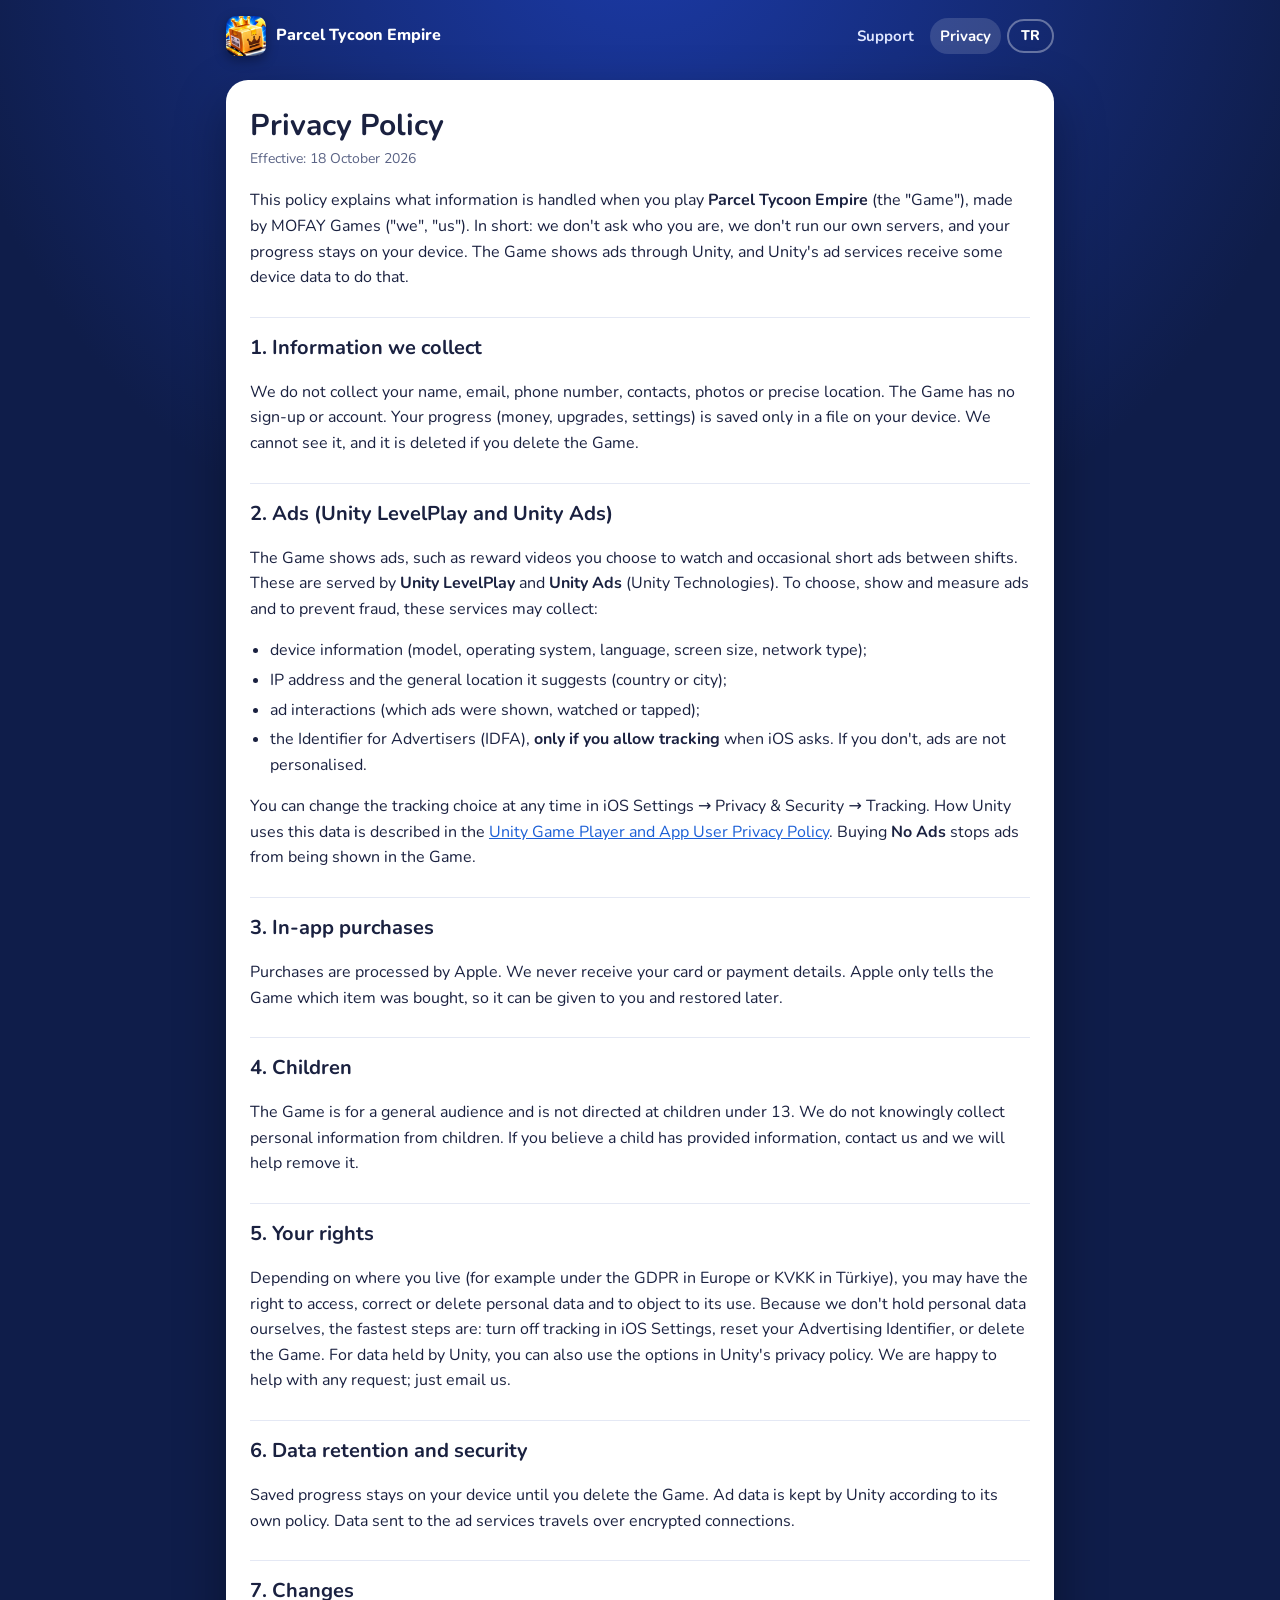
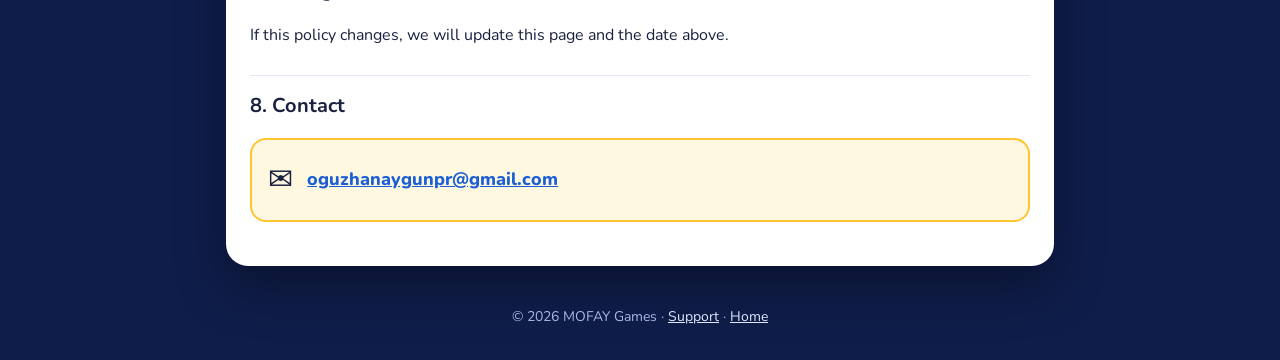
==== privacy.html @ f926a836 "Parcel Tycoon Empire site: home, support, privacy policy (EN/TR)" ====
<!doctype html>
<html lang="en">
<head>
<meta charset="utf-8">
<meta name="viewport" content="width=device-width, initial-scale=1">
<title>Privacy Policy · Parcel Tycoon Empire</title>
<meta name="description" content="Privacy Policy for Parcel Tycoon Empire by MOFAY Games.">
<link rel="icon" href="img/favicon.png">
<link rel="apple-touch-icon" href="img/icon.png">
<link rel="preconnect" href="https://fonts.googleapis.com">
<link rel="preconnect" href="https://fonts.gstatic.com" crossorigin>
<link href="https://fonts.googleapis.com/css2?family=Nunito:wght@400;700;800;900&display=swap" rel="stylesheet">
<link rel="stylesheet" href="style.css">
<script src="lang.js"></script>
</head>
<body>
<div class="wrap">
  <header class="top">
    <a class="brand" href="./"><img src="img/icon.png" alt=""><span>Parcel Tycoon Empire</span></a>
    <nav class="nav">
      <a href="support.html"><span data-l="en">Support</span><span data-l="tr">Destek</span></a>
      <a class="on" href="privacy.html"><span data-l="en">Privacy</span><span data-l="tr">Gizlilik</span></a>
      <button class="lang" type="button" aria-label="Language / Dil"><span data-l="en">TR</span><span data-l="tr">EN</span></button>
    </nav>
  </header>

  <main class="doc">
    <div data-l="en">
      <h1>Privacy Policy</h1>
      <p class="date">Effective: 18 October 2026</p>
      <p>This policy explains what information is handled when you play <b>Parcel Tycoon Empire</b> (the "Game"), made by MOFAY Games ("we", "us"). In short: we don't ask who you are, we don't run our own servers, and your progress stays on your device. The Game shows ads through Unity, and Unity's ad services receive some device data to do that.</p>

      <h2>1. Information we collect</h2>
      <p>We do not collect your name, email, phone number, contacts, photos or precise location. The Game has no sign-up or account. Your progress (money, upgrades, settings) is saved only in a file on your device. We cannot see it, and it is deleted if you delete the Game.</p>

      <h2>2. Ads (Unity LevelPlay and Unity Ads)</h2>
      <p>The Game shows ads, such as reward videos you choose to watch and occasional short ads between shifts. These are served by <b>Unity LevelPlay</b> and <b>Unity Ads</b> (Unity Technologies). To choose, show and measure ads and to prevent fraud, these services may collect:</p>
      <ul>
        <li>device information (model, operating system, language, screen size, network type);</li>
        <li>IP address and the general location it suggests (country or city);</li>
        <li>ad interactions (which ads were shown, watched or tapped);</li>
        <li>the Identifier for Advertisers (IDFA), <b>only if you allow tracking</b> when iOS asks. If you don't, ads are not personalised.</li>
      </ul>
      <p>You can change the tracking choice at any time in iOS Settings → Privacy &amp; Security → Tracking. How Unity uses this data is described in the <a href="https://unity.com/legal/game-player-and-app-user-privacy-policy">Unity Game Player and App User Privacy Policy</a>. Buying <b>No Ads</b> stops ads from being shown in the Game.</p>

      <h2>3. In-app purchases</h2>
      <p>Purchases are processed by Apple. We never receive your card or payment details. Apple only tells the Game which item was bought, so it can be given to you and restored later.</p>

      <h2>4. Children</h2>
      <p>The Game is for a general audience and is not directed at children under 13. We do not knowingly collect personal information from children. If you believe a child has provided information, contact us and we will help remove it.</p>

      <h2>5. Your rights</h2>
      <p>Depending on where you live (for example under the GDPR in Europe or KVKK in Türkiye), you may have the right to access, correct or delete personal data and to object to its use. Because we don't hold personal data ourselves, the fastest steps are: turn off tracking in iOS Settings, reset your Advertising Identifier, or delete the Game. For data held by Unity, you can also use the options in Unity's privacy policy. We are happy to help with any request; just email us.</p>

      <h2>6. Data retention and security</h2>
      <p>Saved progress stays on your device until you delete the Game. Ad data is kept by Unity according to its own policy. Data sent to the ad services travels over encrypted connections.</p>

      <h2>7. Changes</h2>
      <p>If this policy changes, we will update this page and the date above.</p>

      <h2>8. Contact</h2>
      <div class="mail"><span class="ico">✉️</span><a href="mailto:oguzhanaygunpr@gmail.com?subject=Privacy">oguzhanaygunpr@gmail.com</a></div>
    </div>

    <div data-l="tr">
      <h1>Gizlilik Politikası</h1>
      <p class="date">Yürürlük tarihi: 18 Ekim 2026</p>
      <p>Bu politika, MOFAY Games'in ("biz") geliştirdiği <b>Kargo İmparatorluğu: Tycoon / Parcel Tycoon Empire</b> ("Oyun") oynanırken hangi bilgilerin işlendiğini açıklar. Kısaca: kim olduğunu sormayız, kendi sunucumuz yoktur ve ilerlemen cihazında kalır. Oyun, Unity aracılığıyla reklam gösterir ve Unity'nin reklam hizmetleri bunun için bazı cihaz verilerini alır.</p>

      <h2>1. Topladığımız bilgiler</h2>
      <p>Adını, e-postanı, telefon numaranı, rehberini, fotoğraflarını veya kesin konumunu toplamayız. Oyunda üyelik veya hesap yoktur. İlerlemen (para, geliştirmeler, ayarlar) yalnızca cihazındaki bir dosyada saklanır. Biz bu dosyayı göremeyiz ve Oyun'u silersen o da silinir.</p>

      <h2>2. Reklamlar (Unity LevelPlay ve Unity Ads)</h2>
      <p>Oyun, kendi seçtiğin ödüllü videolar ve vardiyalar arasında ara sıra çıkan kısa reklamlar gösterir. Bunları <b>Unity LevelPlay</b> ve <b>Unity Ads</b> (Unity Technologies) sunar. Reklamları seçmek, göstermek, ölçmek ve dolandırıcılığı önlemek için bu hizmetler şunları toplayabilir:</p>
      <ul>
        <li>cihaz bilgileri (model, işletim sistemi, dil, ekran boyutu, ağ türü);</li>
        <li>IP adresi ve buna göre yaklaşık konum (ülke veya şehir);</li>
        <li>reklam etkileşimleri (hangi reklamın gösterildiği, izlendiği veya dokunulduğu);</li>
        <li>Reklam Tanımlayıcısı (IDFA), <b>yalnızca iOS sorduğunda izlemeye izin verirsen</b>. İzin vermezsen reklamlar kişiselleştirilmez.</li>
      </ul>
      <p>İzleme tercihini istediğin zaman iOS Ayarlar → Gizlilik ve Güvenlik → İzlemek bölümünden değiştirebilirsin. Unity'nin bu verileri nasıl kullandığı <a href="https://unity.com/legal/game-player-and-app-user-privacy-policy">Unity Oyuncu ve Uygulama Kullanıcısı Gizlilik Politikası</a>'nda açıklanır. <b>Reklamları Kaldır</b> satın alınırsa Oyun'da reklam gösterilmez.</p>

      <h2>3. Uygulama içi satın almalar</h2>
      <p>Satın almaları Apple işler. Kart veya ödeme bilgilerin bize hiçbir zaman ulaşmaz. Apple, Oyun'a yalnızca hangi ürünün alındığını bildirir; böylece ürün sana verilir ve sonra geri yüklenebilir.</p>

      <h2>4. Çocuklar</h2>
      <p>Oyun genel kitleye yöneliktir ve 13 yaş altı çocuklara yönelik değildir. Çocuklardan bilerek kişisel bilgi toplamayız. Bir çocuğun bilgi verdiğini düşünüyorsan bize yaz, silinmesine yardım edelim.</p>

      <h2>5. Hakların</h2>
      <p>Yaşadığın yere göre (örneğin Türkiye'de KVKK, Avrupa'da GDPR) kişisel verilerine erişme, düzeltme, silme ve işlenmesine itiraz etme hakların olabilir. Kişisel veriyi kendimiz tutmadığımız için en hızlı yollar şunlardır: iOS Ayarlar'dan izlemeyi kapatmak, Reklam Tanımlayıcını sıfırlamak veya Oyun'u silmek. Unity'nin tuttuğu veriler için Unity'nin gizlilik politikasındaki seçenekleri de kullanabilirsin. Her talebinde yardımcı olmaktan memnuniyet duyarız; bize e-posta göndermen yeterli.</p>

      <h2>6. Saklama ve güvenlik</h2>
      <p>Kayıtlı ilerleme, Oyun'u silene kadar cihazında kalır. Reklam verileri Unity tarafından kendi politikasına göre saklanır. Reklam hizmetlerine giden veriler şifreli bağlantı üzerinden iletilir.</p>

      <h2>7. Değişiklikler</h2>
      <p>Bu politika değişirse bu sayfayı ve yukarıdaki tarihi güncelleriz.</p>

      <h2>8. İletişim</h2>
      <div class="mail"><span class="ico">✉️</span><a href="mailto:oguzhanaygunpr@gmail.com?subject=Gizlilik">oguzhanaygunpr@gmail.com</a></div>
    </div>
  </main>

  <footer>
    © 2026 MOFAY Games ·
    <a href="support.html"><span data-l="en">Support</span><span data-l="tr">Destek</span></a> ·
    <a href="./"><span data-l="en">Home</span><span data-l="tr">Ana sayfa</span></a>
  </footer>
</div>
</body>
</html>
---- style.css ----
:root {
  --bg: #0f1d4a;
  --bg2: #1b3aa8;
  --card: #ffffff;
  --ink: #1a2140;
  --muted: #5a6385;
  --gold: #ffc531;
  --gold-dark: #e09a00;
  --line: #e4e8f4;
}
* { box-sizing: border-box; }
html { -webkit-text-size-adjust: 100%; }
body {
  margin: 0;
  font-family: "Nunito", system-ui, -apple-system, "Segoe UI", sans-serif;
  color: var(--ink);
  background: radial-gradient(circle at 50% -10%, var(--bg2) 0%, var(--bg) 60%) fixed, var(--bg);
  min-height: 100vh;
  line-height: 1.6;
}
a { color: #1b5fd6; }
.wrap { max-width: 860px; margin: 0 auto; padding: 0 16px; }

/* Top bar */
.top { display: flex; align-items: center; justify-content: space-between; padding: 16px 0; gap: 12px; }
.brand { display: flex; align-items: center; gap: 10px; color: #fff; text-decoration: none; font-weight: 800; }
.brand img { width: 40px; height: 40px; border-radius: 10px; box-shadow: 0 4px 12px rgba(0,0,0,.35); }
.nav { display: flex; align-items: center; gap: 6px; flex-wrap: wrap; justify-content: flex-end; }
.nav a { color: #dfe6ff; text-decoration: none; font-weight: 700; font-size: 15px; padding: 6px 10px; border-radius: 999px; }
.nav a:hover, .nav a.on { background: rgba(255,255,255,.14); color: #fff; }
.lang {
  border: 2px solid rgba(255,255,255,.35); background: transparent; color: #fff;
  font: inherit; font-weight: 800; font-size: 14px; padding: 4px 12px; border-radius: 999px; cursor: pointer;
}
.lang:hover { background: rgba(255,255,255,.14); }

/* Hero */
.hero { text-align: center; color: #fff; padding: 12px 0 40px; }
.hero .logo { width: min(560px, 100%); height: auto; filter: drop-shadow(0 10px 24px rgba(0,0,0,.45)); }
.hero p.tag { font-size: 20px; font-weight: 700; margin: 8px auto 24px; max-width: 560px; color: #e8edff; }
.btn {
  display: inline-block; background: linear-gradient(180deg, var(--gold) 0%, var(--gold-dark) 100%);
  color: #3a2400; font-weight: 900; text-decoration: none; padding: 14px 28px; border-radius: 16px;
  box-shadow: 0 5px 0 #a66f00, 0 10px 24px rgba(0,0,0,.35); font-size: 18px;
}
.soon { margin: 14px 0 0; font-size: 14px; color: #b9c5f2; }

/* Feature cards */
.features { display: grid; grid-template-columns: repeat(auto-fit, minmax(240px, 1fr)); gap: 14px; padding-bottom: 40px; }
.feature { background: rgba(255,255,255,.08); border: 1px solid rgba(255,255,255,.14); border-radius: 18px; padding: 18px; color: #fff; }
.feature .ico { font-size: 28px; }
.feature h3 { margin: 6px 0 4px; font-size: 18px; }
.feature p { margin: 0; color: #cdd6fb; font-size: 15px; }

/* Document card */
.doc { background: var(--card); border-radius: 22px; padding: 28px 24px; margin: 8px 0 32px; box-shadow: 0 20px 50px rgba(0,0,0,.35); }
.doc h1 { margin: 0 0 4px; font-size: 30px; line-height: 1.2; }
.doc .date { color: var(--muted); margin: 0 0 18px; font-size: 14px; }
.doc h2 { font-size: 20px; margin: 26px 0 6px; padding-top: 14px; border-top: 1px solid var(--line); }
.doc ul { padding-left: 20px; }
.doc li { margin: 4px 0; }
.mail {
  display: flex; align-items: center; gap: 14px; background: #fff8e1; border: 2px solid var(--gold);
  border-radius: 16px; padding: 16px; margin: 16px 0;
}
.mail .ico { font-size: 30px; }
.mail a { font-weight: 800; font-size: 18px; overflow-wrap: anywhere; }
details { border: 1px solid var(--line); border-radius: 14px; padding: 12px 16px; margin: 10px 0; }
details summary { font-weight: 800; cursor: pointer; }
details p { margin: 8px 0 2px; color: #333b5c; }

footer { color: #aab6e6; text-align: center; font-size: 14px; padding: 8px 0 32px; }
footer a { color: #dfe6ff; }

/* Language switching */
[data-l="tr"] { display: none; }
html[lang="tr"] [data-l="en"] { display: none; }
html[lang="tr"] [data-l="tr"] { display: revert; }

@media (max-width: 520px) {
  .brand span { display: none; }
  .hero p.tag { font-size: 17px; }
  .doc { padding: 22px 16px; }
  .doc h1 { font-size: 25px; }
  .mail { padding: 14px 12px; gap: 10px; }
  .mail a { font-size: 16px; }
}
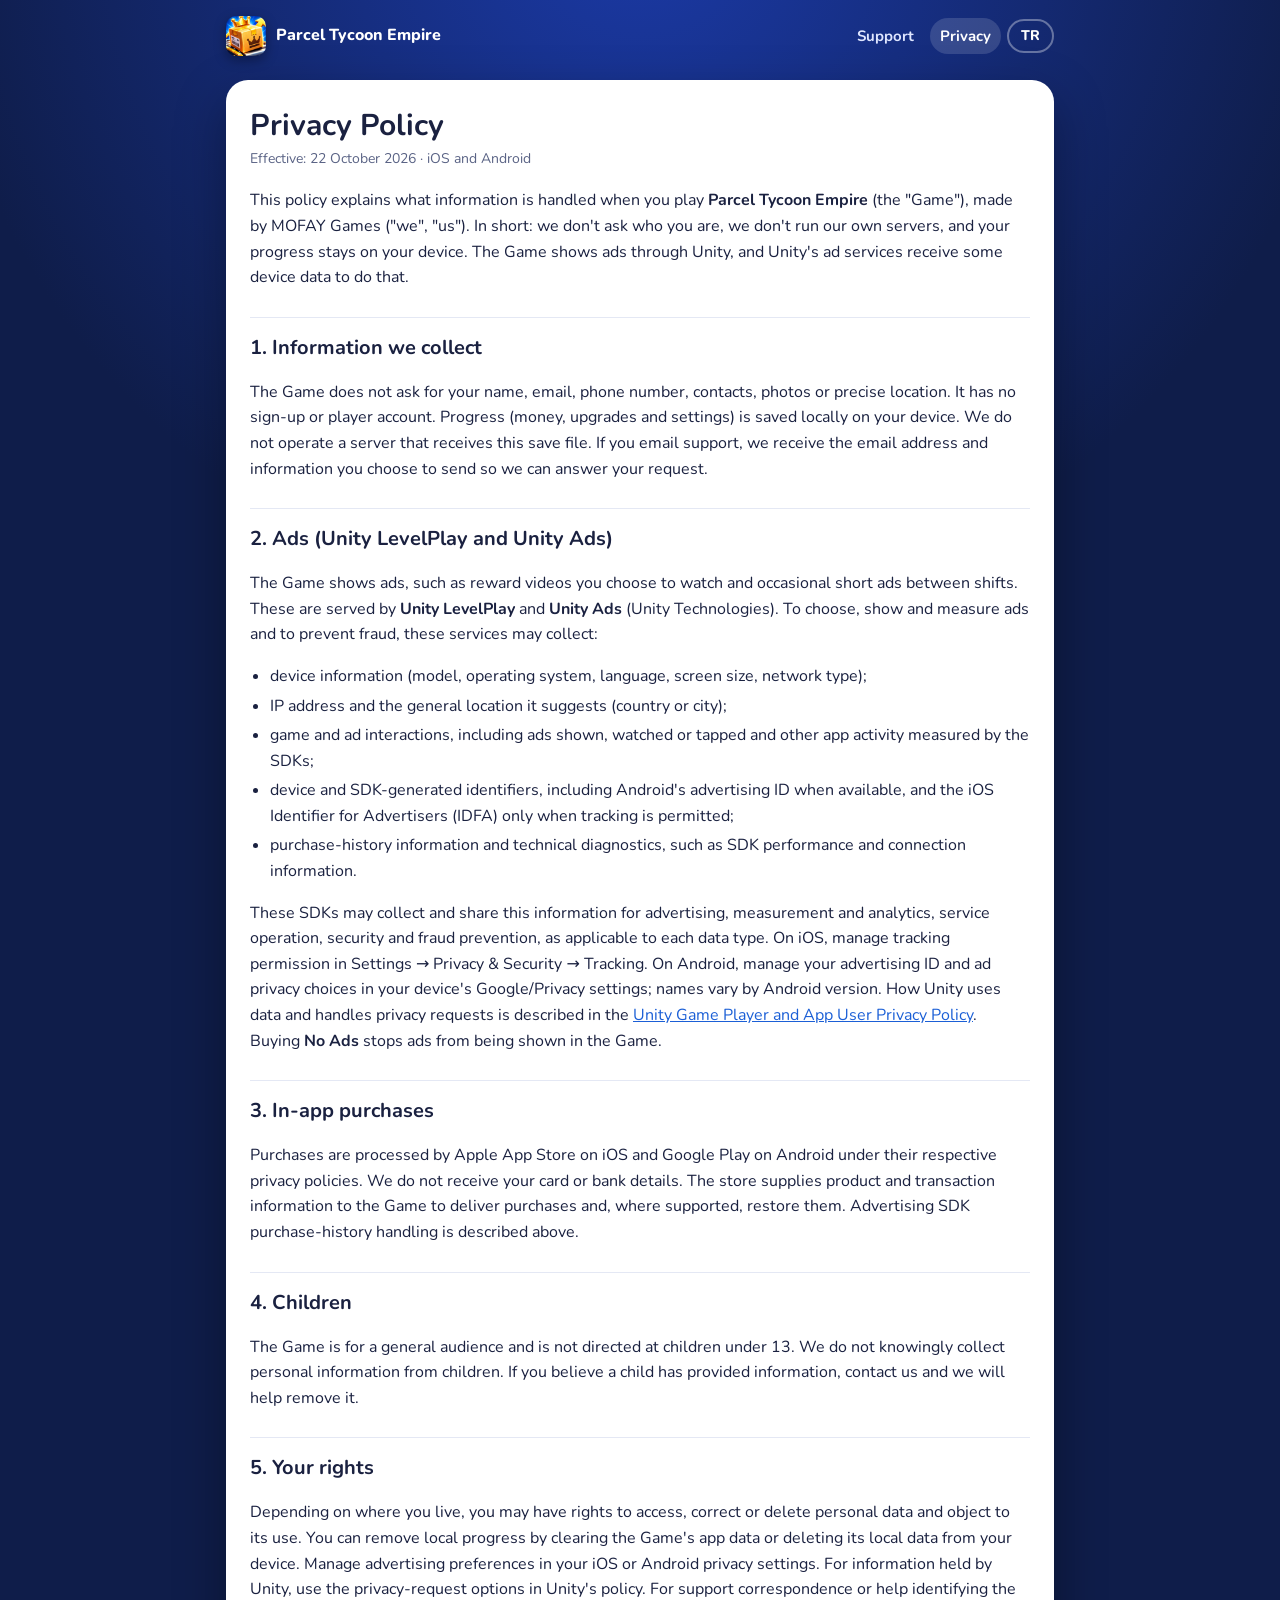
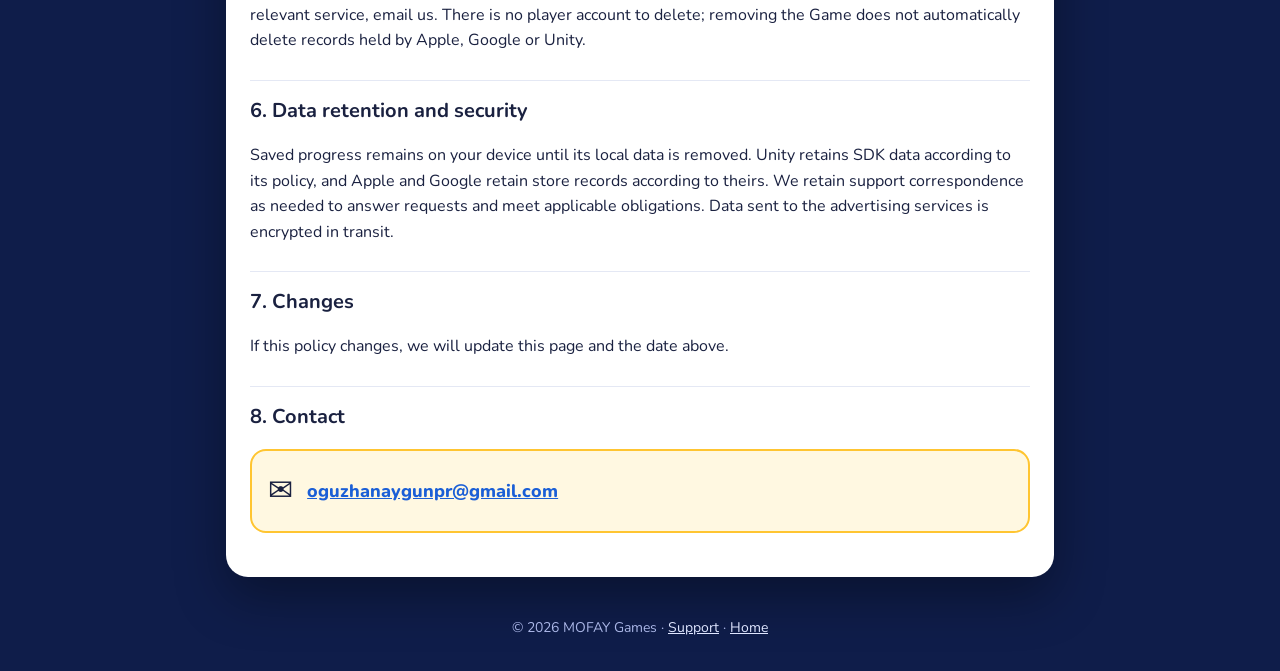
==== commit 95045830: "Clarify Android privacy disclosures and Google Play purchases" ====
--- a/privacy.html
+++ b/privacy.html
@@ -27,33 +27,34 @@
   <main class="doc">
     <div data-l="en">
       <h1>Privacy Policy</h1>
-      <p class="date">Effective: 18 October 2026</p>
+      <p class="date">Effective: 22 October 2026 · iOS and Android</p>
       <p>This policy explains what information is handled when you play <b>Parcel Tycoon Empire</b> (the "Game"), made by MOFAY Games ("we", "us"). In short: we don't ask who you are, we don't run our own servers, and your progress stays on your device. The Game shows ads through Unity, and Unity's ad services receive some device data to do that.</p>
 
       <h2>1. Information we collect</h2>
-      <p>We do not collect your name, email, phone number, contacts, photos or precise location. The Game has no sign-up or account. Your progress (money, upgrades, settings) is saved only in a file on your device. We cannot see it, and it is deleted if you delete the Game.</p>
+      <p>The Game does not ask for your name, email, phone number, contacts, photos or precise location. It has no sign-up or player account. Progress (money, upgrades and settings) is saved locally on your device. We do not operate a server that receives this save file. If you email support, we receive the email address and information you choose to send so we can answer your request.</p>
 
       <h2>2. Ads (Unity LevelPlay and Unity Ads)</h2>
       <p>The Game shows ads, such as reward videos you choose to watch and occasional short ads between shifts. These are served by <b>Unity LevelPlay</b> and <b>Unity Ads</b> (Unity Technologies). To choose, show and measure ads and to prevent fraud, these services may collect:</p>
       <ul>
         <li>device information (model, operating system, language, screen size, network type);</li>
         <li>IP address and the general location it suggests (country or city);</li>
-        <li>ad interactions (which ads were shown, watched or tapped);</li>
-        <li>the Identifier for Advertisers (IDFA), <b>only if you allow tracking</b> when iOS asks. If you don't, ads are not personalised.</li>
+        <li>game and ad interactions, including ads shown, watched or tapped and other app activity measured by the SDKs;</li>
+        <li>device and SDK-generated identifiers, including Android's advertising ID when available, and the iOS Identifier for Advertisers (IDFA) only when tracking is permitted;</li>
+        <li>purchase-history information and technical diagnostics, such as SDK performance and connection information.</li>
       </ul>
-      <p>You can change the tracking choice at any time in iOS Settings → Privacy &amp; Security → Tracking. How Unity uses this data is described in the <a href="https://unity.com/legal/game-player-and-app-user-privacy-policy">Unity Game Player and App User Privacy Policy</a>. Buying <b>No Ads</b> stops ads from being shown in the Game.</p>
+      <p>These SDKs may collect and share this information for advertising, measurement and analytics, service operation, security and fraud prevention, as applicable to each data type. On iOS, manage tracking permission in Settings → Privacy &amp; Security → Tracking. On Android, manage your advertising ID and ad privacy choices in your device's Google/Privacy settings; names vary by Android version. How Unity uses data and handles privacy requests is described in the <a href="https://unity.com/legal/game-player-and-app-user-privacy-policy">Unity Game Player and App User Privacy Policy</a>. Buying <b>No Ads</b> stops ads from being shown in the Game.</p>
 
       <h2>3. In-app purchases</h2>
-      <p>Purchases are processed by Apple. We never receive your card or payment details. Apple only tells the Game which item was bought, so it can be given to you and restored later.</p>
+      <p>Purchases are processed by Apple App Store on iOS and Google Play on Android under their respective privacy policies. We do not receive your card or bank details. The store supplies product and transaction information to the Game to deliver purchases and, where supported, restore them. Advertising SDK purchase-history handling is described above.</p>
 
       <h2>4. Children</h2>
       <p>The Game is for a general audience and is not directed at children under 13. We do not knowingly collect personal information from children. If you believe a child has provided information, contact us and we will help remove it.</p>
 
       <h2>5. Your rights</h2>
-      <p>Depending on where you live (for example under the GDPR in Europe or KVKK in Türkiye), you may have the right to access, correct or delete personal data and to object to its use. Because we don't hold personal data ourselves, the fastest steps are: turn off tracking in iOS Settings, reset your Advertising Identifier, or delete the Game. For data held by Unity, you can also use the options in Unity's privacy policy. We are happy to help with any request; just email us.</p>
+      <p>Depending on where you live, you may have rights to access, correct or delete personal data and object to its use. You can remove local progress by clearing the Game's app data or deleting its local data from your device. Manage advertising preferences in your iOS or Android privacy settings. For information held by Unity, use the privacy-request options in Unity's policy. For support correspondence or help identifying the relevant service, email us. There is no player account to delete; removing the Game does not automatically delete records held by Apple, Google or Unity.</p>
 
       <h2>6. Data retention and security</h2>
-      <p>Saved progress stays on your device until you delete the Game. Ad data is kept by Unity according to its own policy. Data sent to the ad services travels over encrypted connections.</p>
+      <p>Saved progress remains on your device until its local data is removed. Unity retains SDK data according to its policy, and Apple and Google retain store records according to theirs. We retain support correspondence as needed to answer requests and meet applicable obligations. Data sent to the advertising services is encrypted in transit.</p>
 
       <h2>7. Changes</h2>
       <p>If this policy changes, we will update this page and the date above.</p>
@@ -64,33 +65,34 @@
 
     <div data-l="tr">
       <h1>Gizlilik Politikası</h1>
-      <p class="date">Yürürlük tarihi: 18 Ekim 2026</p>
+      <p class="date">Yürürlük tarihi: 22 Ekim 2026 · iOS ve Android</p>
       <p>Bu politika, MOFAY Games'in ("biz") geliştirdiği <b>Kargo İmparatorluğu: Tycoon / Parcel Tycoon Empire</b> ("Oyun") oynanırken hangi bilgilerin işlendiğini açıklar. Kısaca: kim olduğunu sormayız, kendi sunucumuz yoktur ve ilerlemen cihazında kalır. Oyun, Unity aracılığıyla reklam gösterir ve Unity'nin reklam hizmetleri bunun için bazı cihaz verilerini alır.</p>
 
       <h2>1. Topladığımız bilgiler</h2>
-      <p>Adını, e-postanı, telefon numaranı, rehberini, fotoğraflarını veya kesin konumunu toplamayız. Oyunda üyelik veya hesap yoktur. İlerlemen (para, geliştirmeler, ayarlar) yalnızca cihazındaki bir dosyada saklanır. Biz bu dosyayı göremeyiz ve Oyun'u silersen o da silinir.</p>
+      <p>Oyun adını, e-postanı, telefon numaranı, rehberini, fotoğraflarını veya kesin konumunu istemez. Üyelik veya oyuncu hesabı yoktur. İlerlemen (para, geliştirmeler ve ayarlar) cihazında yerel olarak saklanır. Bu kayıt dosyasını alan bir sunucu işletmiyoruz. Desteğe e-posta gönderirsen, talebini yanıtlamak için e-posta adresini ve paylaşmayı seçtiğin bilgileri alırız.</p>
 
       <h2>2. Reklamlar (Unity LevelPlay ve Unity Ads)</h2>
       <p>Oyun, kendi seçtiğin ödüllü videolar ve vardiyalar arasında ara sıra çıkan kısa reklamlar gösterir. Bunları <b>Unity LevelPlay</b> ve <b>Unity Ads</b> (Unity Technologies) sunar. Reklamları seçmek, göstermek, ölçmek ve dolandırıcılığı önlemek için bu hizmetler şunları toplayabilir:</p>
       <ul>
         <li>cihaz bilgileri (model, işletim sistemi, dil, ekran boyutu, ağ türü);</li>
         <li>IP adresi ve buna göre yaklaşık konum (ülke veya şehir);</li>
-        <li>reklam etkileşimleri (hangi reklamın gösterildiği, izlendiği veya dokunulduğu);</li>
-        <li>Reklam Tanımlayıcısı (IDFA), <b>yalnızca iOS sorduğunda izlemeye izin verirsen</b>. İzin vermezsen reklamlar kişiselleştirilmez.</li>
+        <li>gösterilen, izlenen veya dokunulan reklamlar ile SDK'ların ölçtüğü diğer uygulama etkinlikleri dahil oyun ve reklam etkileşimleri;</li>
+        <li>kullanılabildiğinde Android reklam kimliği, yalnızca izleme izni verildiğinde iOS Reklam Tanımlayıcısı (IDFA) ve SDK'ların oluşturduğu tanımlayıcılar dahil cihaz kimlikleri;</li>
+        <li>satın alma geçmişi bilgileri ile SDK performansı ve bağlantı bilgileri gibi teknik tanılama verileri.</li>
       </ul>
-      <p>İzleme tercihini istediğin zaman iOS Ayarlar → Gizlilik ve Güvenlik → İzlemek bölümünden değiştirebilirsin. Unity'nin bu verileri nasıl kullandığı <a href="https://unity.com/legal/game-player-and-app-user-privacy-policy">Unity Oyuncu ve Uygulama Kullanıcısı Gizlilik Politikası</a>'nda açıklanır. <b>Reklamları Kaldır</b> satın alınırsa Oyun'da reklam gösterilmez.</p>
+      <p>Bu SDK'lar, ilgili veri türüne göre reklam, ölçüm ve analiz, hizmetin işletilmesi, güvenlik ve dolandırıcılığın önlenmesi için bu bilgileri toplayabilir ve paylaşabilir. iOS'ta izleme iznini Ayarlar → Gizlilik ve Güvenlik → İzleme bölümünden yönetebilirsin. Android'de reklam kimliğini ve reklam gizliliği tercihlerini cihazının Google/Gizlilik ayarlarından yönetebilirsin; adlar Android sürümüne göre değişir. Unity'nin veri kullanımı ve gizlilik talepleri <a href="https://unity.com/legal/game-player-and-app-user-privacy-policy">Unity Oyuncu ve Uygulama Kullanıcısı Gizlilik Politikası</a>'nda açıklanır. <b>Reklamları Kaldır</b> satın alınırsa Oyun'da reklam gösterilmez.</p>
 
       <h2>3. Uygulama içi satın almalar</h2>
-      <p>Satın almaları Apple işler. Kart veya ödeme bilgilerin bize hiçbir zaman ulaşmaz. Apple, Oyun'a yalnızca hangi ürünün alındığını bildirir; böylece ürün sana verilir ve sonra geri yüklenebilir.</p>
+      <p>Satın almaları iOS'ta Apple App Store, Android'de Google Play kendi gizlilik politikaları kapsamında işler. Kart veya banka bilgilerin bize ulaşmaz. Mağaza, ürünün teslim edilmesi ve desteklenen ürünlerin geri yüklenmesi için ürün ve işlem bilgilerini Oyun'a iletir. Reklam SDK'larının satın alma geçmişi işlemesi yukarıda açıklanmıştır.</p>
 
       <h2>4. Çocuklar</h2>
       <p>Oyun genel kitleye yöneliktir ve 13 yaş altı çocuklara yönelik değildir. Çocuklardan bilerek kişisel bilgi toplamayız. Bir çocuğun bilgi verdiğini düşünüyorsan bize yaz, silinmesine yardım edelim.</p>
 
       <h2>5. Hakların</h2>
-      <p>Yaşadığın yere göre (örneğin Türkiye'de KVKK, Avrupa'da GDPR) kişisel verilerine erişme, düzeltme, silme ve işlenmesine itiraz etme hakların olabilir. Kişisel veriyi kendimiz tutmadığımız için en hızlı yollar şunlardır: iOS Ayarlar'dan izlemeyi kapatmak, Reklam Tanımlayıcını sıfırlamak veya Oyun'u silmek. Unity'nin tuttuğu veriler için Unity'nin gizlilik politikasındaki seçenekleri de kullanabilirsin. Her talebinde yardımcı olmaktan memnuniyet duyarız; bize e-posta göndermen yeterli.</p>
+      <p>Yaşadığın yere göre kişisel verilerine erişme, düzeltme, silme ve işlenmesine itiraz etme hakların olabilir. Yerel ilerlemeyi Oyun'un uygulama verilerini temizleyerek veya cihazındaki yerel verilerini silerek kaldırabilirsin. Reklam tercihlerini iOS veya Android gizlilik ayarlarından yönetebilirsin. Unity'nin tuttuğu bilgiler için kendi politikasındaki gizlilik talebi seçeneklerini kullanabilirsin. Destek yazışmaları veya ilgili hizmeti bulma konusunda yardım için bize e-posta gönderebilirsin. Silinecek bir oyuncu hesabı yoktur; Oyun'u kaldırmak Apple, Google veya Unity'nin tuttuğu kayıtları kendiliğinden silmez.</p>
 
       <h2>6. Saklama ve güvenlik</h2>
-      <p>Kayıtlı ilerleme, Oyun'u silene kadar cihazında kalır. Reklam verileri Unity tarafından kendi politikasına göre saklanır. Reklam hizmetlerine giden veriler şifreli bağlantı üzerinden iletilir.</p>
+      <p>Kayıtlı ilerleme, yerel verileri kaldırılana kadar cihazında kalır. Unity SDK verilerini kendi politikasına, Apple ve Google mağaza kayıtlarını kendi politikalarına göre saklar. Destek yazışmalarını talepleri yanıtlamak ve geçerli yükümlülükleri yerine getirmek için gerektiği sürece saklarız. Reklam hizmetlerine gönderilen veriler aktarım sırasında şifrelenir.</p>
 
       <h2>7. Değişiklikler</h2>
       <p>Bu politika değişirse bu sayfayı ve yukarıdaki tarihi güncelleriz.</p>
